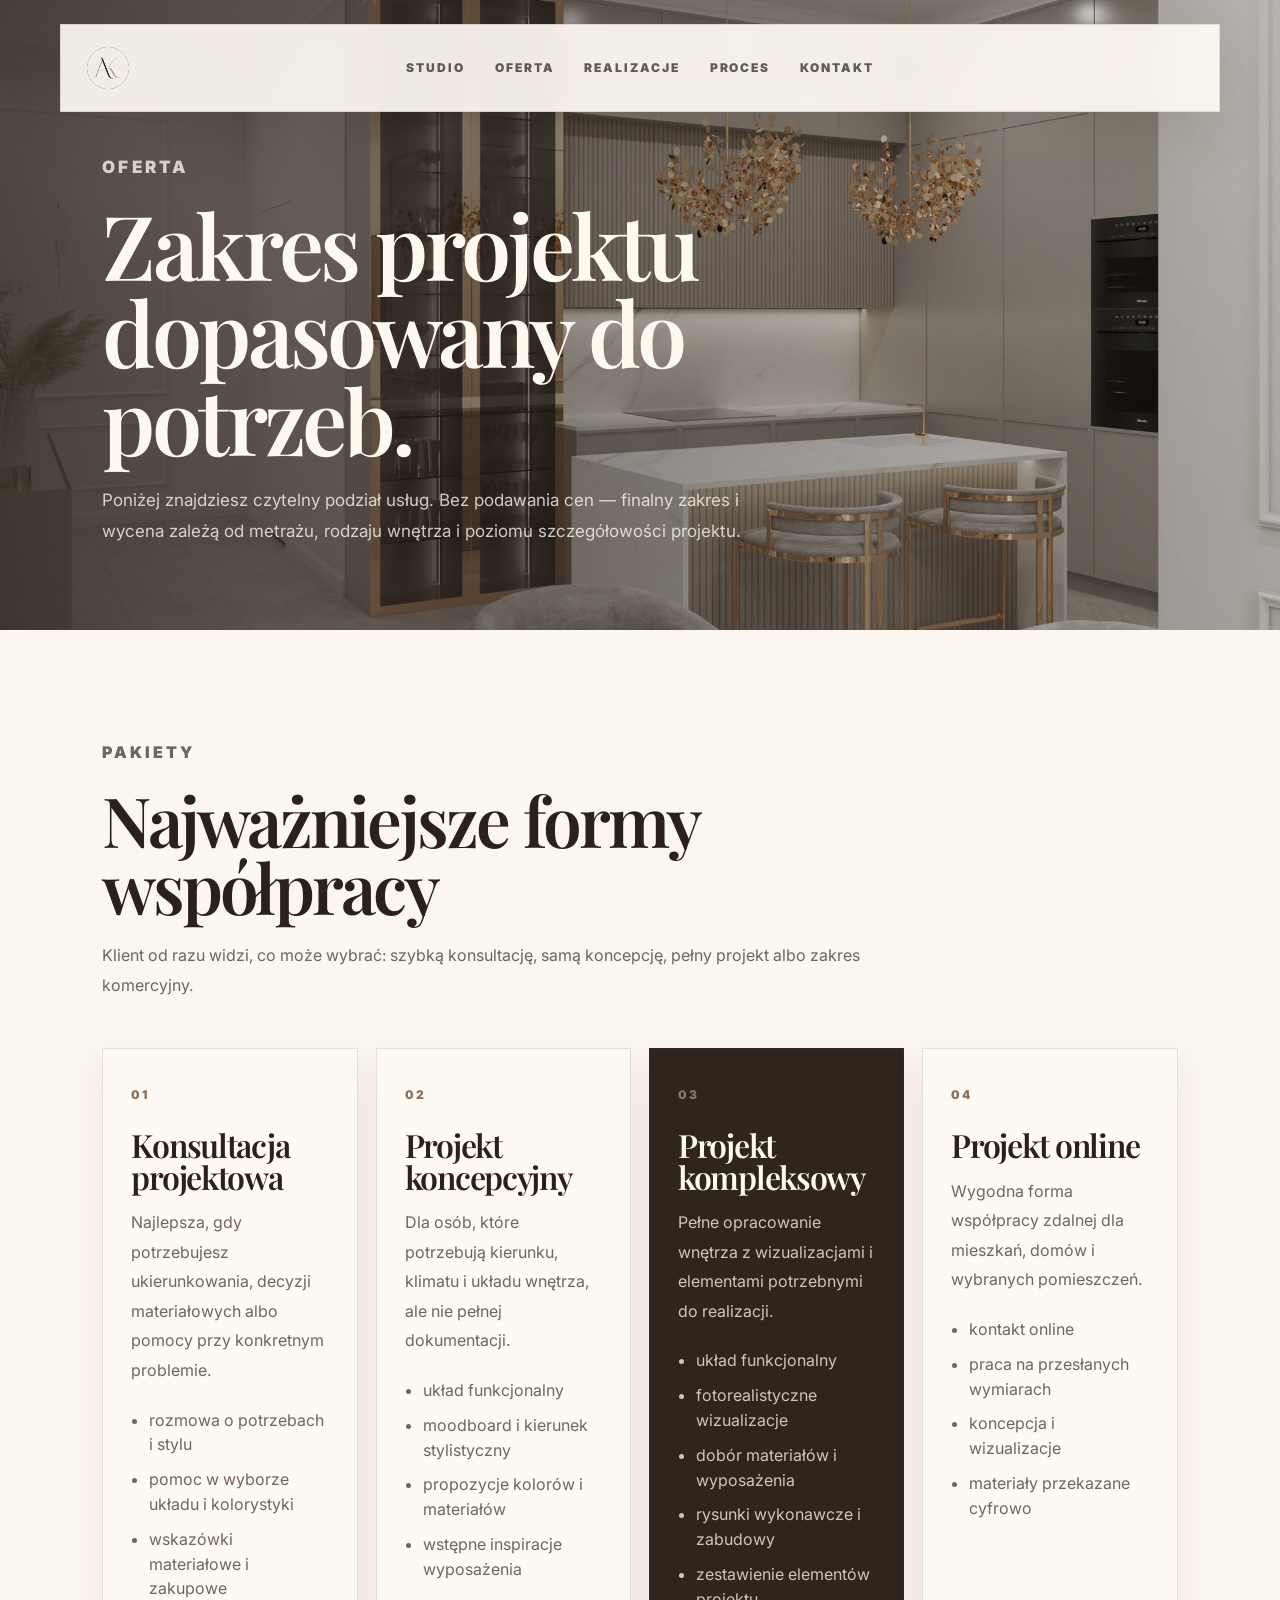
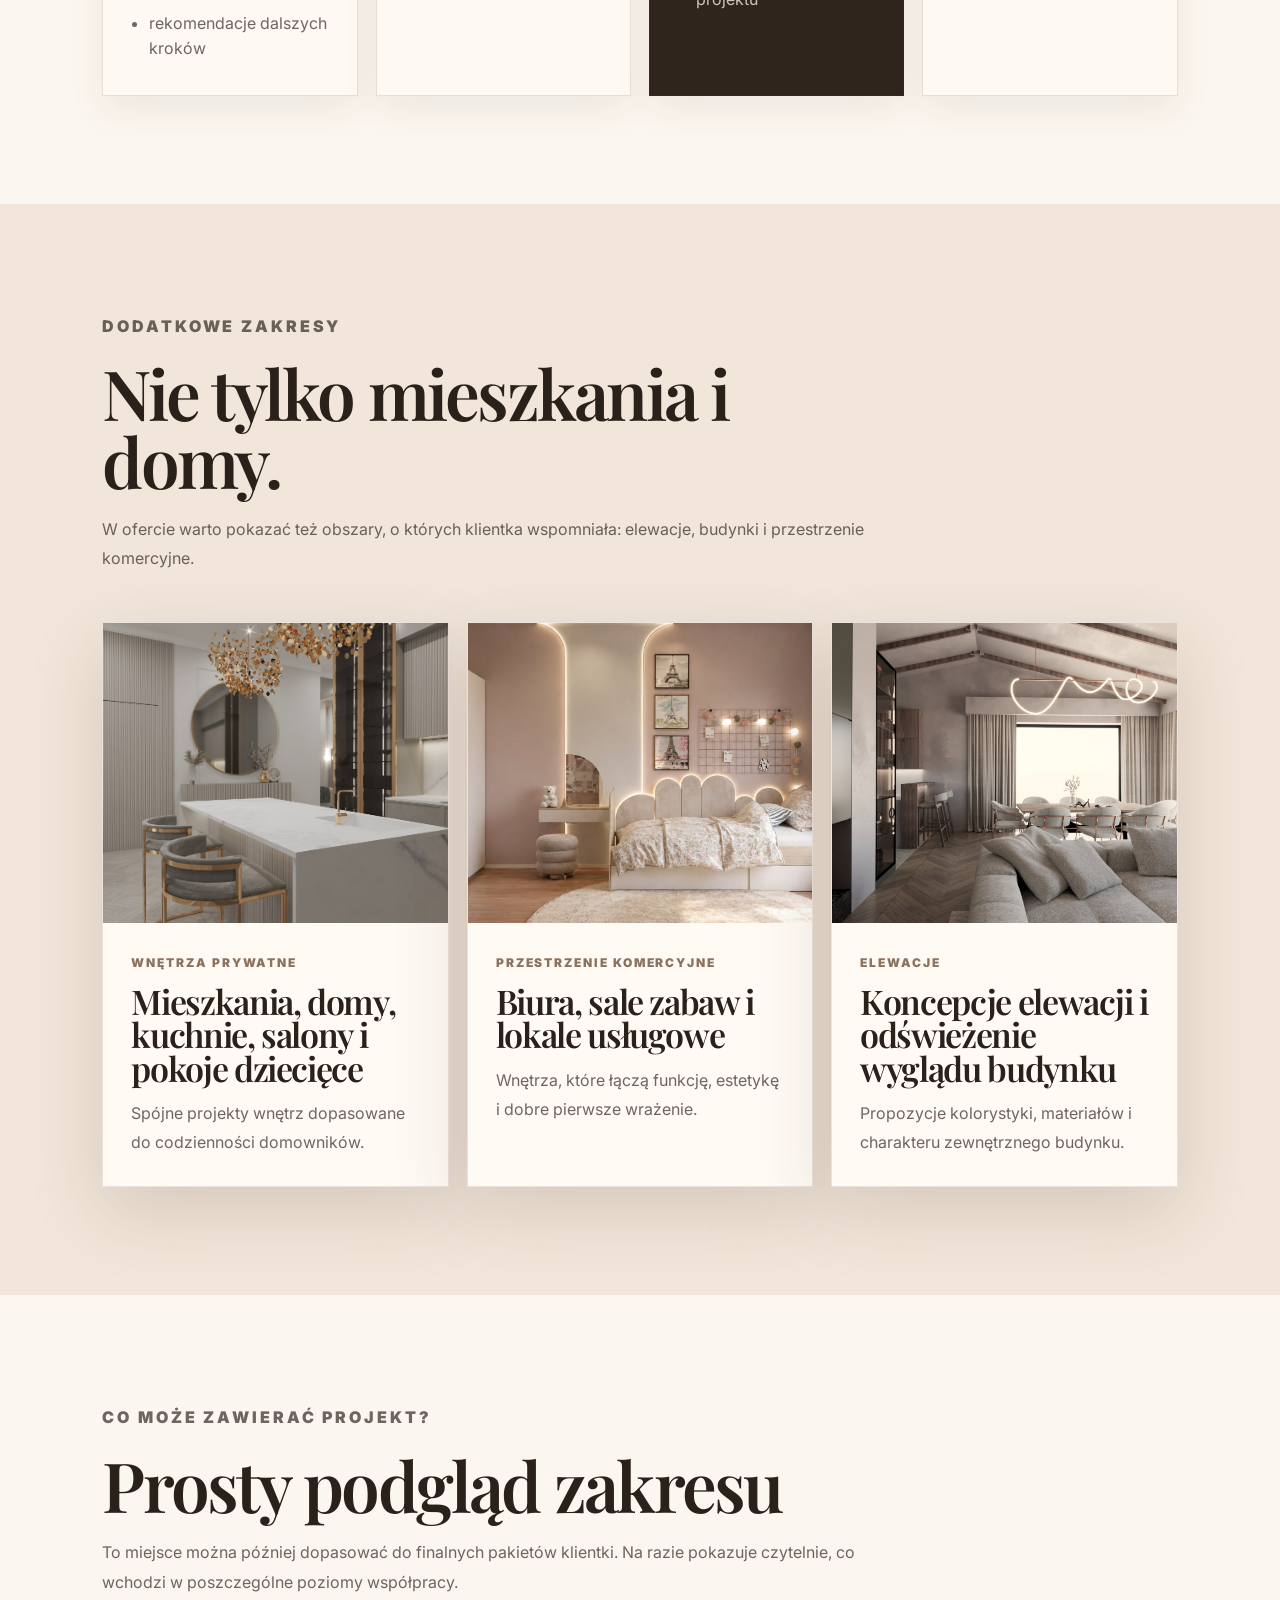
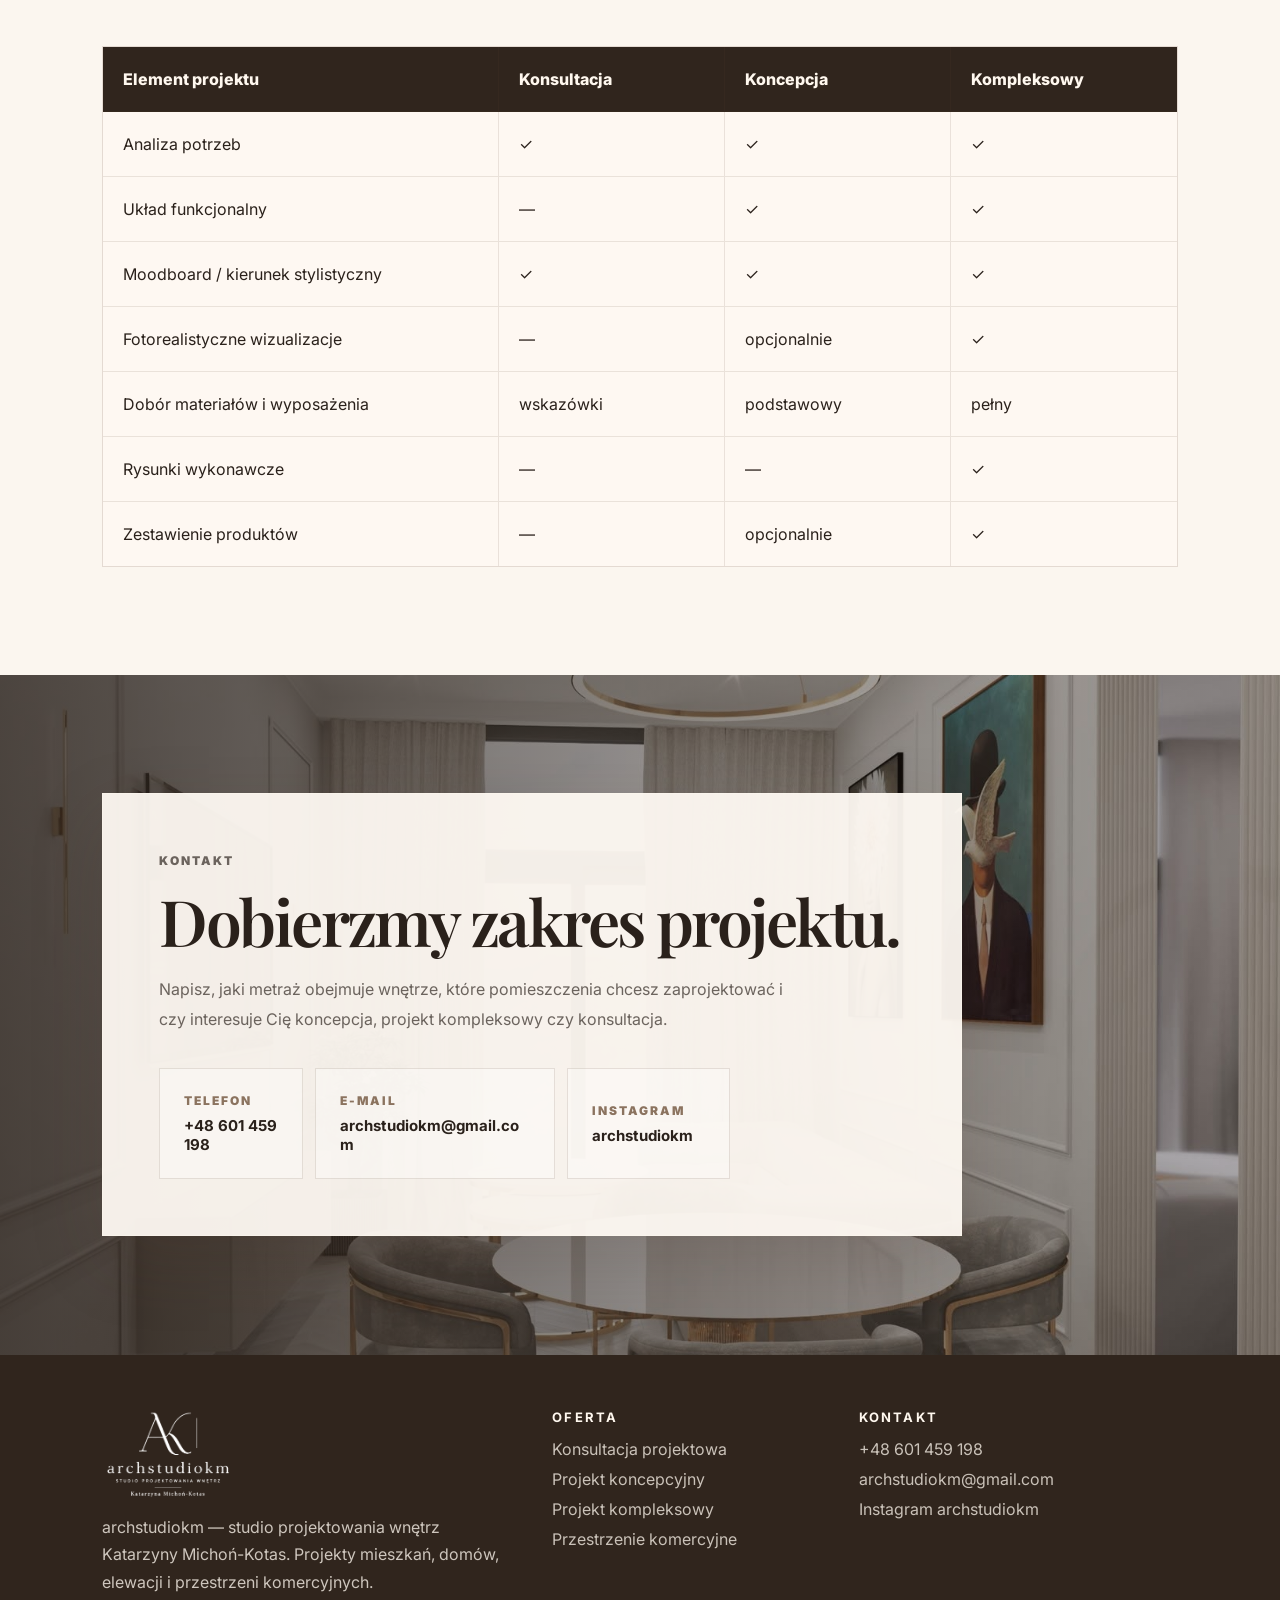
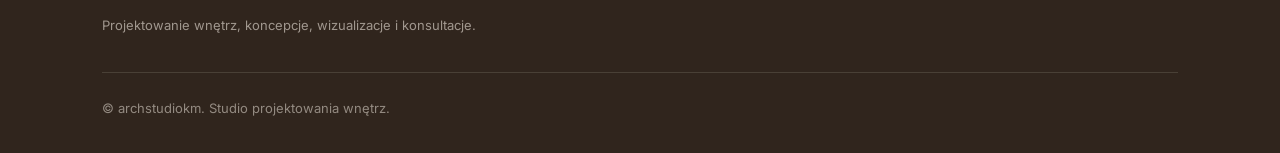
==== oferta.html @ ecb785a2 "Add files via upload" ====
<!DOCTYPE html>
<html lang="pl">
<head>
  <meta charset="UTF-8" />
  <meta name="viewport" content="width=device-width, initial-scale=1.0" />

  <title>Oferta | archstudiokm</title>
  <meta name="description" content="Oferta archstudiokm — konsultacje, projekt koncepcyjny, projekt kompleksowy, elewacje i przestrzenie komercyjne.">

  <link rel="preconnect" href="https://fonts.googleapis.com">
  <link rel="preconnect" href="https://fonts.gstatic.com" crossorigin>
  <link href="https://fonts.googleapis.com/css2?family=Inter:wght@400;500;600;700;800;900&family=Playfair+Display:wght@500;600;700&display=swap" rel="stylesheet">

  <link rel="stylesheet" href="style.css">
</head>

<body class="subpage">
  <div class="splash-screen" aria-hidden="true">
    <div class="splash-card">
      <span class="splash-logo"><img src="logo.png" alt=""></span>
      <span class="splash-line"></span>
      <span class="splash-name">oferta</span>
      <span class="splash-subtitle">archstudiokm</span>
    </div>
  </div>

  <header class="site-header">
    <a href="index.html#start" class="brand" aria-label="archstudiokm">
      <span class="brand-mark"><img src="logo male.png" alt="archstudiokm"></span>
    </a>

    <nav class="nav" aria-label="Menu główne">
      <a href="index.html#studio">Studio</a>
      <a href="oferta.html">Oferta</a>
      <a href="index.html#realizacje">Realizacje</a>
      <a href="index.html#proces">Proces</a>
      <a href="index.html#kontakt">Kontakt</a>
    </nav>
  </header>

  <main>
    <section class="subhero">
      <div class="subhero-bg"></div>
      <div class="subhero-content reveal">
        <p class="eyebrow">Oferta</p>
        <h1>Zakres projektu dopasowany do potrzeb.</h1>
        <p>
          Poniżej znajdziesz czytelny podział usług. Bez podawania cen — finalny zakres
          i wycena zależą od metrażu, rodzaju wnętrza i poziomu szczegółowości projektu.
        </p>
      </div>
    </section>

    <section class="section package-section">
      <div class="section-head reveal">
        <p class="eyebrow">Pakiety</p>
        <h2>Najważniejsze formy współpracy</h2>
        <p>
          Klient od razu widzi, co może wybrać: szybką konsultację, samą koncepcję,
          pełny projekt albo zakres komercyjny.
        </p>
      </div>

      <div class="package-grid">
        <article class="package-card reveal">
          <span>01</span>
          <h3>Konsultacja projektowa</h3>
          <p>Najlepsza, gdy potrzebujesz ukierunkowania, decyzji materiałowych albo pomocy przy konkretnym problemie.</p>
          <ul>
            <li>rozmowa o potrzebach i stylu</li>
            <li>pomoc w wyborze układu i kolorystyki</li>
            <li>wskazówki materiałowe i zakupowe</li>
            <li>rekomendacje dalszych kroków</li>
          </ul>
        </article>

        <article class="package-card reveal">
          <span>02</span>
          <h3>Projekt koncepcyjny</h3>
          <p>Dla osób, które potrzebują kierunku, klimatu i układu wnętrza, ale nie pełnej dokumentacji.</p>
          <ul>
            <li>układ funkcjonalny</li>
            <li>moodboard i kierunek stylistyczny</li>
            <li>propozycje kolorów i materiałów</li>
            <li>wstępne inspiracje wyposażenia</li>
          </ul>
        </article>

        <article class="package-card featured reveal">
          <span>03</span>
          <h3>Projekt kompleksowy</h3>
          <p>Pełne opracowanie wnętrza z wizualizacjami i elementami potrzebnymi do realizacji.</p>
          <ul>
            <li>układ funkcjonalny</li>
            <li>fotorealistyczne wizualizacje</li>
            <li>dobór materiałów i wyposażenia</li>
            <li>rysunki wykonawcze i zabudowy</li>
            <li>zestawienie elementów projektu</li>
          </ul>
        </article>

        <article class="package-card reveal">
          <span>04</span>
          <h3>Projekt online</h3>
          <p>Wygodna forma współpracy zdalnej dla mieszkań, domów i wybranych pomieszczeń.</p>
          <ul>
            <li>kontakt online</li>
            <li>praca na przesłanych wymiarach</li>
            <li>koncepcja i wizualizacje</li>
            <li>materiały przekazane cyfrowo</li>
          </ul>
        </article>
      </div>
    </section>

    <section class="section scope-section">
      <div class="section-head reveal">
        <p class="eyebrow">Dodatkowe zakresy</p>
        <h2>Nie tylko mieszkania i domy.</h2>
        <p>
          W ofercie warto pokazać też obszary, o których klientka wspomniała: elewacje,
          budynki i przestrzenie komercyjne.
        </p>
      </div>

      <div class="scope-grid">
        <article class="scope-card reveal">
          <img src="kuchnia inna 2.png" alt="Projekt wnętrza" loading="lazy">
          <div>
            <span>Wnętrza prywatne</span>
            <h3>Mieszkania, domy, kuchnie, salony i pokoje dziecięce</h3>
            <p>Spójne projekty wnętrz dopasowane do codzienności domowników.</p>
          </div>
        </article>

        <article class="scope-card reveal">
          <img src="dziecko 2.png" alt="Projekt pokoju dziecięcego" loading="lazy">
          <div>
            <span>Przestrzenie komercyjne</span>
            <h3>Biura, sale zabaw i lokale usługowe</h3>
            <p>Wnętrza, które łączą funkcję, estetykę i dobre pierwsze wrażenie.</p>
          </div>
        </article>

        <article class="scope-card reveal">
          <img src="salon 2.png" alt="Projekt salonu" loading="lazy">
          <div>
            <span>Elewacje</span>
            <h3>Koncepcje elewacji i odświeżenie wyglądu budynku</h3>
            <p>Propozycje kolorystyki, materiałów i charakteru zewnętrznego budynku.</p>
          </div>
        </article>
      </div>
    </section>

    <section class="section compare-section">
      <div class="section-head reveal">
        <p class="eyebrow">Co może zawierać projekt?</p>
        <h2>Prosty podgląd zakresu</h2>
        <p>
          To miejsce można później dopasować do finalnych pakietów klientki.
          Na razie pokazuje czytelnie, co wchodzi w poszczególne poziomy współpracy.
        </p>
      </div>

      <div class="compare-table reveal">
        <div class="compare-row compare-head">
          <div>Element projektu</div>
          <div>Konsultacja</div>
          <div>Koncepcja</div>
          <div>Kompleksowy</div>
        </div>

        <div class="compare-row">
          <div>Analiza potrzeb</div>
          <div>✓</div>
          <div>✓</div>
          <div>✓</div>
        </div>

        <div class="compare-row">
          <div>Układ funkcjonalny</div>
          <div>—</div>
          <div>✓</div>
          <div>✓</div>
        </div>

        <div class="compare-row">
          <div>Moodboard / kierunek stylistyczny</div>
          <div>✓</div>
          <div>✓</div>
          <div>✓</div>
        </div>

        <div class="compare-row">
          <div>Fotorealistyczne wizualizacje</div>
          <div>—</div>
          <div>opcjonalnie</div>
          <div>✓</div>
        </div>

        <div class="compare-row">
          <div>Dobór materiałów i wyposażenia</div>
          <div>wskazówki</div>
          <div>podstawowy</div>
          <div>pełny</div>
        </div>

        <div class="compare-row">
          <div>Rysunki wykonawcze</div>
          <div>—</div>
          <div>—</div>
          <div>✓</div>
        </div>

        <div class="compare-row">
          <div>Zestawienie produktów</div>
          <div>—</div>
          <div>opcjonalnie</div>
          <div>✓</div>
        </div>
      </div>
    </section>

    <section class="contact-section offer-contact" id="kontakt">
      <div class="contact-bg"></div>

      <div class="contact-panel reveal">
        <p class="eyebrow">Kontakt</p>
        <h2>Dobierzmy zakres projektu.</h2>
        <p>
          Napisz, jaki metraż obejmuje wnętrze, które pomieszczenia chcesz zaprojektować
          i czy interesuje Cię koncepcja, projekt kompleksowy czy konsultacja.
        </p>

        <div class="contact-grid">
          <a href="tel:+48601459198">
            <span>Telefon</span>
            <strong>+48 601 459 198</strong>
          </a>

          <a href="mailto:archstudiokm@gmail.com">
            <span>E-mail</span>
            <strong>archstudiokm@gmail.com</strong>
          </a>

          <a href="https://www.instagram.com/archstudiokm/" target="_blank" rel="noopener">
            <span>Instagram</span>
            <strong>archstudiokm</strong>
          </a>
        </div>
      </div>
    </section>
  </main>

  <footer class="footer">
    <div class="footer-brand">
      <img src="logo.png" alt="archstudiokm">
      <p>
        archstudiokm — studio projektowania wnętrz Katarzyny Michoń-Kotas.
        Projekty mieszkań, domów, elewacji i przestrzeni komercyjnych.
      </p>
      <p class="footer-small">Projektowanie wnętrz, koncepcje, wizualizacje i konsultacje.</p>
    </div>

    <div class="footer-links">
      <h4>Oferta</h4>
      <a href="#top">Konsultacja projektowa</a>
      <a href="#top">Projekt koncepcyjny</a>
      <a href="#top">Projekt kompleksowy</a>
      <a href="#top">Przestrzenie komercyjne</a>
    </div>

    <div class="footer-contact">
      <h4>Kontakt</h4>
      <a href="tel:+48601459198">+48 601 459 198</a>
      <a href="mailto:archstudiokm@gmail.com">archstudiokm@gmail.com</a>
      <a href="https://www.instagram.com/archstudiokm/" target="_blank" rel="noopener">Instagram archstudiokm</a>
    </div>

    <div class="footer-bottom">
      <p>© archstudiokm. Studio projektowania wnętrz.</p>
    </div>
  </footer>

  <script src="script.js"></script>
</body>
</html>
---- style.css ----
* {
  box-sizing: border-box;
  margin: 0;
  padding: 0;
}

:root {
  --bg: #f7f0e8;
  --bg-soft: #efe2d4;
  --paper: #fffaf4;
  --paper-soft: #fbf1e7;
  --text: #2a211b;
  --muted: rgba(42, 33, 27, 0.68);
  --line: rgba(93, 67, 47, 0.16);
  --brown: #8b735f;
  --brown-dark: #30251d;
  --caramel: #b79b7f;
  --cream: #fff8ef;
  --shadow: 0 24px 70px rgba(67, 46, 31, 0.16);
}

html {
  scroll-behavior: smooth;
  scroll-padding-top: 130px;
}

body {
  font-family: "Inter", sans-serif;
  background:
    radial-gradient(circle at 10% 0%, rgba(183, 155, 127, 0.13), transparent 28%),
    linear-gradient(180deg, #fbf6ef 0%, #f2e7dc 48%, #f8f1ea 100%);
  color: var(--text);
  overflow-x: hidden;
}

body.is-splashing {
  overflow: hidden;
}

img {
  display: block;
  max-width: 100%;
}

a {
  color: inherit;
  text-decoration: none;
}

button,
a {
  -webkit-tap-highlight-color: transparent;
}

::selection {
  background: var(--brown);
  color: var(--cream);
}

/* START ANIMATION — COS style */
.splash-screen {
  position: fixed;
  inset: 0;
  z-index: 9999;
  display: grid;
  place-items: center;
  overflow: hidden;
  background:
    radial-gradient(circle at 22% 20%, rgba(183, 155, 127, 0.18), transparent 30%),
    linear-gradient(135deg, #fffaf4 0%, #f4e5d6 100%);
  opacity: 1;
  visibility: visible;
  transition:
    opacity 0.9s cubic-bezier(0.22, 1, 0.36, 1),
    visibility 0.9s ease;
}

.splash-screen::before,
.splash-screen::after {
  content: "";
  position: absolute;
  inset: -10%;
  pointer-events: none;
  transform: translateX(-110%) skewX(-10deg);
  will-change: transform;
}

.splash-screen::before {
  background: rgba(139, 115, 95, 0.12);
}

.splash-screen::after {
  background: rgba(255, 250, 244, 0.64);
  animation-delay: 0.16s;
}

.splash-screen.is-ready::before {
  animation: splashSweep 2.25s cubic-bezier(0.77, 0, 0.18, 1) both;
}

.splash-screen.is-ready::after {
  animation: splashSweep 2.25s cubic-bezier(0.77, 0, 0.18, 1) 0.18s both;
}

.splash-card {
  position: relative;
  z-index: 2;
  display: grid;
  justify-items: center;
  gap: 13px;
  padding: 38px 44px;
  min-width: min(420px, calc(100vw - 44px));
  opacity: 0;
  transform: translateY(24px) scale(0.96);
  filter: blur(8px);
  will-change: transform, opacity, filter;
}

.splash-screen.is-ready .splash-card {
  animation: splashCardIn 1s cubic-bezier(0.22, 1, 0.36, 1) 0.14s both;
}

.splash-screen.is-leaving {
  opacity: 0;
  visibility: hidden;
  pointer-events: none;
}

.splash-screen.is-leaving .splash-card {
  animation: splashCardOut 0.78s cubic-bezier(0.65, 0, 0.35, 1) both;
}

.splash-logo {
  position: relative;
  display: grid;
  place-items: center;
  width: 230px;
  min-height: 135px;
  overflow: hidden;
}

.splash-logo::after {
  content: "";
  position: absolute;
  inset: 0;
  background: linear-gradient(110deg, transparent 15%, rgba(255, 255, 255, 0.72) 45%, transparent 72%);
  transform: translateX(-135%);
  mix-blend-mode: screen;
  pointer-events: none;
}

.splash-screen.is-ready .splash-logo::after {
  animation: logoLight 1.15s cubic-bezier(0.77, 0, 0.18, 1) 0.72s both;
}

.splash-logo img {
  width: 215px;
  height: auto;
  object-fit: contain;
  filter: drop-shadow(0 18px 36px rgba(58, 36, 24, 0.13));
  clip-path: inset(0 100% 0 0);
}

.splash-screen.is-ready .splash-logo img {
  animation: logoReveal 0.98s cubic-bezier(0.22, 1, 0.36, 1) 0.34s both;
}

.splash-line {
  display: block;
  width: 0;
  height: 1px;
  background: rgba(58, 36, 24, 0.72);
}

.splash-screen.is-ready .splash-line {
  animation: lineGrow 0.82s cubic-bezier(0.22, 1, 0.36, 1) 0.82s both;
}

.splash-name {
  font-family: "Playfair Display", serif;
  font-size: clamp(34px, 5vw, 62px);
  line-height: 1;
  color: var(--brown-dark);
  opacity: 0;
  transform: translateY(12px);
}

.splash-screen.is-ready .splash-name {
  animation: textRise 0.82s cubic-bezier(0.22, 1, 0.36, 1) 0.92s both;
}

.splash-subtitle {
  font-size: 11px;
  letter-spacing: 0.24em;
  text-transform: uppercase;
  color: rgba(42, 33, 27, 0.62);
  font-weight: 900;
  opacity: 0;
  transform: translateY(10px);
  text-align: center;
}

.splash-screen.is-ready .splash-subtitle {
  animation: textRise 0.82s cubic-bezier(0.22, 1, 0.36, 1) 1.08s both;
}

@keyframes splashSweep {
  0% { transform: translateX(-115%) skewX(-10deg); }
  52% { transform: translateX(0%) skewX(-10deg); }
  100% { transform: translateX(115%) skewX(-10deg); }
}

@keyframes splashCardIn {
  0% { opacity: 0; transform: translateY(24px) scale(0.96); filter: blur(8px); }
  100% { opacity: 1; transform: translateY(0) scale(1); filter: blur(0); }
}

@keyframes splashCardOut {
  0% { opacity: 1; transform: translateY(0) scale(1); filter: blur(0); }
  100% { opacity: 0; transform: translateY(-18px) scale(1.035); filter: blur(7px); }
}

@keyframes logoReveal {
  0% { clip-path: inset(0 100% 0 0); transform: translateY(6px) scale(0.98); opacity: 0.65; }
  100% { clip-path: inset(0 0 0 0); transform: translateY(0) scale(1); opacity: 1; }
}

@keyframes logoLight {
  0% { transform: translateX(-135%); }
  100% { transform: translateX(135%); }
}

@keyframes lineGrow {
  0% { width: 0; opacity: 0; }
  100% { width: 210px; opacity: 1; }
}

@keyframes textRise {
  0% { opacity: 0; transform: translateY(12px); }
  100% { opacity: 1; transform: translateY(0); }
}

/* HEADER */
.site-header {
  position: fixed;
  left: 50%;
  top: 24px;
  z-index: 200;
  width: min(1160px, calc(100% - 44px));
  min-height: 78px;
  padding: 14px 18px;
  display: grid;
  grid-template-columns: 170px 1fr 170px;
  align-items: center;
  gap: 18px;
  background: rgba(255, 250, 244, 0.92);
  border: 1px solid rgba(93, 67, 47, 0.14);
  box-shadow: 0 18px 60px rgba(67, 46, 31, 0.12);
  backdrop-filter: blur(18px);
  transform: translateX(-50%);
  transition: transform 0.38s ease, opacity 0.38s ease, background 0.25s ease;
}

.site-header::after {
  content: "";
  display: block;
  width: 170px;
}

.site-header.is-hidden {
  transform: translateX(-50%) translateY(-150%);
  opacity: 0;
}

.brand {
  display: inline-flex;
  align-items: center;
  justify-self: start;
}

.brand-mark {
  display: inline-flex;
  align-items: center;
  justify-content: center;
  background: transparent;
}

.brand img {
  width: auto;
  height: 58px;
  max-width: 145px;
  object-fit: contain;
}

.nav {
  display: flex;
  align-items: center;
  justify-content: center;
  gap: 30px;
}

.nav a {
  position: relative;
  padding: 10px 0;
  font-size: 12px;
  line-height: 1;
  letter-spacing: 0.16em;
  text-transform: uppercase;
  font-weight: 900;
  color: rgba(42, 33, 27, 0.72);
  transition: color 0.22s ease;
}

.nav a::after {
  content: "";
  position: absolute;
  left: 0;
  bottom: 2px;
  width: 100%;
  height: 1px;
  background: var(--brown);
  transform: scaleX(0);
  transform-origin: right;
  transition: transform 0.25s ease;
}

.nav a:hover {
  color: var(--brown);
}

.nav a:hover::after {
  transform: scaleX(1);
  transform-origin: left;
}

/* HERO */
.hero {
  min-height: 100svh;
  position: relative;
  display: flex;
  align-items: center;
  padding: 132px 8vw 72px;
  overflow: hidden;
  isolation: isolate;
}

.hero-bg {
  position: absolute;
  inset: 0;
  z-index: -2;
  background: url("hero.png") center/cover no-repeat;
  transform: scale(1.015);
  animation: heroPhoto 18s ease-in-out infinite alternate;
}

@keyframes heroPhoto {
  from { transform: scale(1.015); }
  to { transform: scale(1.05); }
}

.hero-overlay {
  position: absolute;
  inset: 0;
  z-index: -1;
  background:
    linear-gradient(90deg, rgba(255, 250, 244, 0.54), rgba(255, 250, 244, 0.18), rgba(255, 250, 244, 0.02)),
    linear-gradient(180deg, rgba(42, 33, 27, 0.04), rgba(42, 33, 27, 0.18));
}

.hero-content {
  width: min(650px, 100%);
  padding: 50px;
  background: rgba(255, 250, 244, 0.93);
  border: 1px solid rgba(93, 67, 47, 0.12);
  color: var(--text);
  box-shadow: var(--shadow);
}

.eyebrow {
  color: var(--brown);
  font-size: 12px;
  font-weight: 900;
  text-transform: uppercase;
  letter-spacing: 0.18em;
}

.hero h1,
.intro-text h2,
.section-head h2,
.split-content h2,
.contact-panel h2,
.subhero h1,
.package-card h3,
.scope-card h3 {
  font-family: "Playfair Display", serif;
  font-weight: 600;
  line-height: 0.98;
  letter-spacing: -0.04em;
}

.hero h1 {
  margin-top: 20px;
  font-size: clamp(48px, 7.2vw, 94px);
  max-width: 640px;
}

.hero p:not(.eyebrow) {
  max-width: 560px;
  margin-top: 22px;
  color: var(--muted);
  font-size: 17px;
  line-height: 1.8;
}

.hero-actions,
.section-cta {
  display: flex;
  flex-wrap: wrap;
  gap: 14px;
  margin-top: 30px;
}

.btn {
  min-height: 56px;
  padding: 0 26px;
  display: inline-flex;
  align-items: center;
  justify-content: center;
  border: 1px solid transparent;
  font-size: 12px;
  letter-spacing: 0.15em;
  text-transform: uppercase;
  font-weight: 900;
  transition: transform 0.22s ease, background 0.22s ease, color 0.22s ease, border-color 0.22s ease;
  cursor: pointer;
}

.btn:hover {
  transform: translateY(-3px);
}

.btn-primary {
  background: var(--brown);
  color: var(--cream);
}

.btn-primary:hover {
  background: var(--brown-dark);
}

.btn-ghost {
  border-color: rgba(93, 67, 47, 0.22);
  background: rgba(255, 255, 255, 0.38);
  color: var(--brown-dark);
}

.btn-ghost:hover {
  border-color: var(--brown);
  background: #fff;
}

/* INTRO */
.intro {
  padding: 112px 8vw;
  display: grid;
  grid-template-columns: 0.92fr 1.08fr;
  gap: 72px;
  align-items: center;
}

.intro-media {
  position: relative;
}

.intro-media::before {
  content: "";
  position: absolute;
  inset: 24px -24px -24px 24px;
  border: 1px solid rgba(93, 67, 47, 0.16);
  z-index: -1;
}

.intro-media img {
  width: 100%;
  height: 620px;
  object-fit: cover;
  box-shadow: var(--shadow);
}

.intro-text h2 {
  margin: 18px 0 26px;
  font-size: clamp(42px, 5.4vw, 78px);
}

.intro-text p:not(.eyebrow),
.section-head p,
.split-content p,
.offer-card p,
.package-card p,
.scope-card p {
  color: var(--muted);
  line-height: 1.85;
  font-size: 16px;
}

.intro-text p + p {
  margin-top: 18px;
}

/* SECTIONS */
.section {
  padding: 108px 8vw;
}

.offer-section {
  background:
    radial-gradient(circle at 80% 0%, rgba(183, 155, 127, 0.13), transparent 30%),
    #f2e6da;
}

.section-head {
  max-width: 780px;
  margin-bottom: 48px;
}

.section-head h2 {
  margin: 18px 0 20px;
  font-size: clamp(42px, 5.4vw, 76px);
}

.offer-grid {
  display: grid;
  grid-template-columns: repeat(4, minmax(0, 1fr));
  gap: 18px;
}

.offer-card {
  min-height: 280px;
  padding: 34px 28px;
  background: rgba(255, 250, 244, 0.7);
  border: 1px solid rgba(93, 67, 47, 0.13);
  transition: transform 0.24s ease, background 0.24s ease, box-shadow 0.24s ease;
}

.offer-card:hover {
  transform: translateY(-8px);
  background: var(--paper);
  box-shadow: var(--shadow);
}

.offer-card span,
.project-card span,
.process-list span,
.contact-grid span,
.package-card span,
.scope-card span {
  color: var(--brown);
  font-size: 12px;
  font-weight: 900;
  letter-spacing: 0.16em;
  text-transform: uppercase;
}

.offer-card h3 {
  margin: 38px 0 14px;
  font-size: 24px;
  line-height: 1.15;
}

/* PROJECTS */
.projects {
  background: #fbf6ef;
}

.gallery-filters {
  display: flex;
  flex-wrap: wrap;
  gap: 10px;
  margin-bottom: 28px;
}

.filter-btn {
  min-height: 42px;
  padding: 0 16px;
  border: 1px solid rgba(93, 67, 47, 0.18);
  background: transparent;
  color: rgba(42, 33, 27, 0.70);
  font: inherit;
  font-size: 12px;
  font-weight: 900;
  letter-spacing: 0.12em;
  text-transform: uppercase;
  cursor: pointer;
  transition: 0.22s ease;
}

.filter-btn:hover,
.filter-btn.active {
  background: var(--brown);
  border-color: var(--brown);
  color: var(--cream);
}

.projects-grid {
  display: grid;
  grid-template-columns: repeat(3, minmax(0, 1fr));
  gap: 18px;
}

.project-card {
  position: relative;
  height: 370px;
  overflow: hidden;
  cursor: pointer;
  background: #e7d8c9;
  box-shadow: 0 12px 34px rgba(67, 46, 31, 0.10);
}

.project-card.is-hidden {
  display: none;
}

.project-card img {
  width: 100%;
  height: 100%;
  object-fit: cover;
  transition: transform 0.6s ease;
}

.project-card:hover img {
  transform: scale(1.06);
}

.project-card div {
  position: absolute;
  left: 16px;
  right: 16px;
  bottom: 16px;
  padding: 18px;
  background: rgba(42, 33, 27, 0.72);
  color: var(--cream);
  backdrop-filter: blur(10px);
}

.project-card span {
  color: #e1c39d;
}

.project-card h3 {
  margin-top: 8px;
  font-family: "Playfair Display", serif;
  font-size: 28px;
  line-height: 1.05;
  letter-spacing: -0.03em;
}

/* PROCESS */
.split-section {
  display: grid;
  grid-template-columns: 1fr 1fr;
  min-height: 720px;
  background: #efe2d4;
}

.split-image img {
  width: 100%;
  height: 100%;
  min-height: 720px;
  object-fit: cover;
}

.split-content {
  padding: 108px 8vw 108px 6vw;
  display: flex;
  flex-direction: column;
  justify-content: center;
  background:
    radial-gradient(circle at 100% 0%, rgba(183, 155, 127, 0.15), transparent 32%),
    #f4ebdf;
}

.split-content h2 {
  margin: 18px 0 34px;
  font-size: clamp(42px, 5.2vw, 72px);
}

.process-list {
  display: grid;
  gap: 18px;
}

.process-list article {
  display: grid;
  grid-template-columns: 58px 1fr;
  gap: 20px;
  padding: 24px 0;
  border-top: 1px solid rgba(93, 67, 47, 0.14);
}

.process-list h3 {
  margin-bottom: 8px;
  font-size: 22px;
}

/* CONTACT */
.contact-section {
  position: relative;
  min-height: 760px;
  display: flex;
  align-items: center;
  padding: 108px 8vw;
  overflow: hidden;
  isolation: isolate;
}

.contact-bg {
  position: absolute;
  inset: 0;
  background: url("kuchnia inna 3.png") center/cover no-repeat;
  z-index: -3;
}

.contact-section::after {
  content: "";
  position: absolute;
  inset: 0;
  z-index: -2;
  background: linear-gradient(90deg, rgba(42, 33, 27, 0.78), rgba(42, 33, 27, 0.50), rgba(42, 33, 27, 0.18));
}

.contact-panel {
  width: min(860px, 100%);
  padding: 56px;
  background: rgba(255, 250, 244, 0.94);
  border: 1px solid rgba(255, 248, 239, 0.36);
  color: var(--text);
  box-shadow: var(--shadow);
}

.contact-panel h2 {
  margin: 18px 0 22px;
  font-size: clamp(42px, 5vw, 74px);
}

.contact-panel p {
  color: var(--muted);
  line-height: 1.85;
  max-width: 650px;
}

.contact-grid {
  display: grid;
  grid-template-columns: 0.75fr 1.25fr 0.85fr 0.85fr;
  gap: 12px;
  margin-top: 34px;
}

.contact-grid a {
  min-height: 110px;
  padding: 24px;
  border: 1px solid rgba(93, 67, 47, 0.14);
  background: rgba(255, 255, 255, 0.34);
  display: flex;
  flex-direction: column;
  justify-content: center;
  transition: 0.22s ease;
}

.contact-grid a:hover {
  background: var(--brown);
  color: var(--cream);
}

.contact-grid a:hover span {
  color: #f0d1aa;
}

.contact-grid span {
  margin-bottom: 8px;
}

.contact-grid strong {
  font-size: 15px;
  overflow-wrap: anywhere;
}

/* FOOTER */
.footer {
  display: grid;
  grid-template-columns: 1.3fr 0.85fr 1fr;
  align-items: start;
  gap: 36px;
  padding: 54px 8vw 34px;
  background: var(--brown-dark);
  color: rgba(255, 248, 239, 0.76);
}

.footer img {
  width: 132px;
  margin-bottom: 14px;
  filter: brightness(0) invert(1);
}

.footer p {
  line-height: 1.7;
}

.footer h4 {
  color: var(--cream);
  font-size: 13px;
  letter-spacing: 0.16em;
  text-transform: uppercase;
  margin-bottom: 14px;
}

.footer a {
  display: block;
  margin-bottom: 10px;
  color: rgba(255, 248, 239, 0.74);
  transition: 0.22s ease;
  overflow-wrap: anywhere;
}

.footer a:hover {
  color: var(--cream);
}

.footer-small {
  margin-top: 18px;
  font-size: 13px;
  color: rgba(255, 248, 239, 0.54);
}

.footer-bottom {
  grid-column: 1 / -1;
  padding-top: 24px;
  border-top: 1px solid rgba(255, 248, 239, 0.12);
  color: rgba(255, 248, 239, 0.48);
  font-size: 13px;
}

/* LIGHTBOX */
.lightbox {
  position: fixed;
  inset: 0;
  z-index: 500;
  display: none;
  align-items: center;
  justify-content: center;
  padding: 24px;
  background: rgba(20, 13, 9, 0.92);
}

.lightbox.active {
  display: flex;
}

.lightbox img {
  max-width: min(1180px, 94vw);
  max-height: 86vh;
  object-fit: contain;
}

.lightbox button {
  position: absolute;
  top: 22px;
  right: 22px;
  width: 46px;
  height: 46px;
  border: none;
  background: var(--cream);
  color: var(--brown-dark);
  font-size: 30px;
  cursor: pointer;
}

/* OFFER SUBPAGE */
.subhero {
  min-height: 70svh;
  position: relative;
  display: flex;
  align-items: center;
  padding: 150px 8vw 80px;
  overflow: hidden;
  isolation: isolate;
}

.subhero-bg {
  position: absolute;
  inset: 0;
  z-index: -2;
  background: url("kuchnia inna.png") center/cover no-repeat;
  transform: scale(1.02);
  filter: saturate(0.95);
}

.subhero::after {
  content: "";
  position: absolute;
  inset: 0;
  z-index: -1;
  background: linear-gradient(90deg, rgba(42,33,27,0.78), rgba(42,33,27,0.42), rgba(42,33,27,0.12));
}

.subhero-content {
  width: min(780px, 100%);
  color: var(--cream);
}

.subhero h1 {
  font-size: clamp(52px, 7vw, 96px);
  margin: 16px 0 22px;
}

.subhero p {
  max-width: 650px;
  color: rgba(255,248,239,0.78);
  line-height: 1.85;
  font-size: 17px;
}

.package-section {
  background: #fbf6ef;
}

.package-grid {
  display: grid;
  grid-template-columns: repeat(4, minmax(0, 1fr));
  gap: 18px;
}

.package-card {
  padding: 34px 28px;
  background: rgba(255,250,244,0.78);
  border: 1px solid rgba(93,67,47,0.14);
  box-shadow: 0 14px 34px rgba(67,46,31,0.07);
}

.package-card.featured {
  background: var(--brown-dark);
  color: var(--cream);
}

.package-card.featured p,
.package-card.featured li {
  color: rgba(255,248,239,0.76);
}

.package-card h3 {
  font-size: 32px;
  margin: 26px 0 16px;
}

.package-card ul {
  margin-top: 22px;
  padding-left: 18px;
  display: grid;
  gap: 10px;
}

.package-card li {
  color: var(--muted);
  line-height: 1.55;
}

.scope-section {
  background: #f2e6da;
}

.scope-grid {
  display: grid;
  grid-template-columns: repeat(3, minmax(0, 1fr));
  gap: 18px;
}

.scope-card {
  background: var(--paper);
  border: 1px solid rgba(93,67,47,0.13);
  box-shadow: var(--shadow);
}

.scope-card img {
  width: 100%;
  height: 300px;
  object-fit: cover;
}

.scope-card div {
  padding: 28px;
}

.scope-card h3 {
  font-size: 34px;
  margin: 14px 0 14px;
}

.compare-section {
  background: #fbf6ef;
}

.compare-table {
  border: 1px solid rgba(93,67,47,0.16);
  background: rgba(255,250,244,0.72);
  overflow-x: auto;
}

.compare-row {
  min-width: 780px;
  display: grid;
  grid-template-columns: 1.4fr repeat(3, 0.8fr);
  border-bottom: 1px solid rgba(93,67,47,0.12);
}

.compare-row:last-child {
  border-bottom: 0;
}

.compare-row div {
  padding: 20px;
  border-right: 1px solid rgba(93,67,47,0.12);
  line-height: 1.5;
}

.compare-row div:last-child {
  border-right: 0;
}

.compare-head {
  background: var(--brown-dark);
  color: var(--cream);
  font-weight: 800;
}

.offer-contact {
  min-height: 680px;
}

/* REVEAL */
.reveal {
  opacity: 0;
  transform: translateY(28px);
  transition: opacity 0.75s ease, transform 0.75s ease;
}

.reveal.visible {
  opacity: 1;
  transform: translateY(0);
}

@media (prefers-reduced-motion: reduce) {
  * {
    animation: none !important;
    scroll-behavior: auto !important;
    transition-duration: 0.01ms !important;
  }
}

/* MOBILE */
@media (max-width: 1080px) {
  .site-header {
    top: 10px;
    left: 10px;
    right: 10px;
    width: auto;
    min-height: 0;
    padding: 12px 12px 13px;
    grid-template-columns: 1fr;
    justify-items: center;
    gap: 10px;
    transform: none;
    border-radius: 0;
  }

  .site-header::after {
    display: none;
  }

  .site-header.is-hidden {
    transform: translateY(-145%);
    opacity: 0;
  }

  .brand {
    justify-self: center;
  }

  .brand img {
    width: auto;
    height: 48px;
    max-width: 128px;
  }

  .nav {
    width: 100%;
    display: flex;
    flex-wrap: wrap;
    justify-content: center;
    align-items: center;
    gap: 8px 9px;
    overflow: visible;
  }

  .nav a {
    padding: 9px 11px;
    border: 1px solid rgba(93, 67, 47, 0.12);
    background: rgba(139, 115, 95, 0.07);
    font-size: 10px;
    letter-spacing: 0.11em;
  }

  .nav a::after {
    display: none;
  }

  .hero {
    min-height: 100svh;
    align-items: flex-end;
    padding: 154px 18px 44px;
  }

  .hero-bg {
    background-position: center;
  }

  .hero-content {
    width: 100%;
    padding: 34px 24px;
  }

  .hero h1 {
    font-size: clamp(43px, 13vw, 66px);
  }

  .hero p:not(.eyebrow) {
    font-size: 15.5px;
    line-height: 1.72;
  }

  .intro,
  .offer-grid,
  .projects-grid,
  .split-section,
  .contact-grid,
  .package-grid,
  .scope-grid {
    grid-template-columns: 1fr;
  }

  .intro {
    padding: 84px 20px;
    gap: 44px;
  }

  .intro-media::before {
    inset: 16px -12px -16px 12px;
  }

  .intro-media img {
    height: 420px;
  }

  .section {
    padding: 84px 20px;
  }

  .offer-grid,
  .package-grid,
  .scope-grid {
    gap: 14px;
  }

  .offer-card {
    min-height: auto;
  }

  .projects-grid {
    gap: 14px;
  }

  .project-card {
    height: 390px;
  }

  .split-section {
    min-height: 0;
  }

  .split-image img {
    min-height: 0;
    height: 460px;
  }

  .split-content {
    padding: 78px 20px;
  }

  .contact-section {
    min-height: 0;
    padding: 84px 20px;
  }

  .contact-section::after {
    background: rgba(42, 33, 27, 0.48);
  }

  .contact-panel {
    padding: 40px 26px;
  }

  .footer {
    grid-template-columns: 1fr;
    padding: 44px 20px 30px;
  }

  .subhero {
    min-height: 70svh;
    padding: 150px 20px 70px;
  }
}

@media (max-width: 520px) {
  html {
    scroll-padding-top: 112px;
  }

  .splash-card {
    padding: 28px 22px;
  }

  .splash-logo {
    width: 180px;
    min-height: 88px;
  }

  .splash-logo img {
    width: 168px;
  }

  .nav {
    gap: 7px;
  }

  .nav a {
    font-size: 9.5px;
    letter-spacing: 0.09em;
    padding: 9px 9px;
  }

  .hero {
    padding: 148px 14px 32px;
  }

  .hero-content {
    padding: 30px 20px;
  }

  .eyebrow {
    font-size: 11px;
    letter-spacing: 0.15em;
  }

  .btn {
    width: 100%;
  }

  .intro-text h2,
  .section-head h2,
  .split-content h2,
  .contact-panel h2 {
    font-size: 38px;
  }

  .intro-media img,
  .split-image img,
  .project-card {
    height: 310px;
  }

  .project-card div {
    left: 12px;
    right: 12px;
    bottom: 12px;
    padding: 15px;
  }

  .project-card h3 {
    font-size: 23px;
  }

  .contact-panel {
    padding: 34px 22px;
  }

  .contact-grid a {
    min-height: 96px;
  }

  .subhero h1 {
    font-size: 44px;
  }

  .subhero {
    padding: 140px 16px 64px;
  }

  .package-card,
  .scope-card div {
    padding: 26px 22px;
  }

  .compare-row {
    min-width: 680px;
  }

  .compare-row div {
    padding: 16px;
  }
}
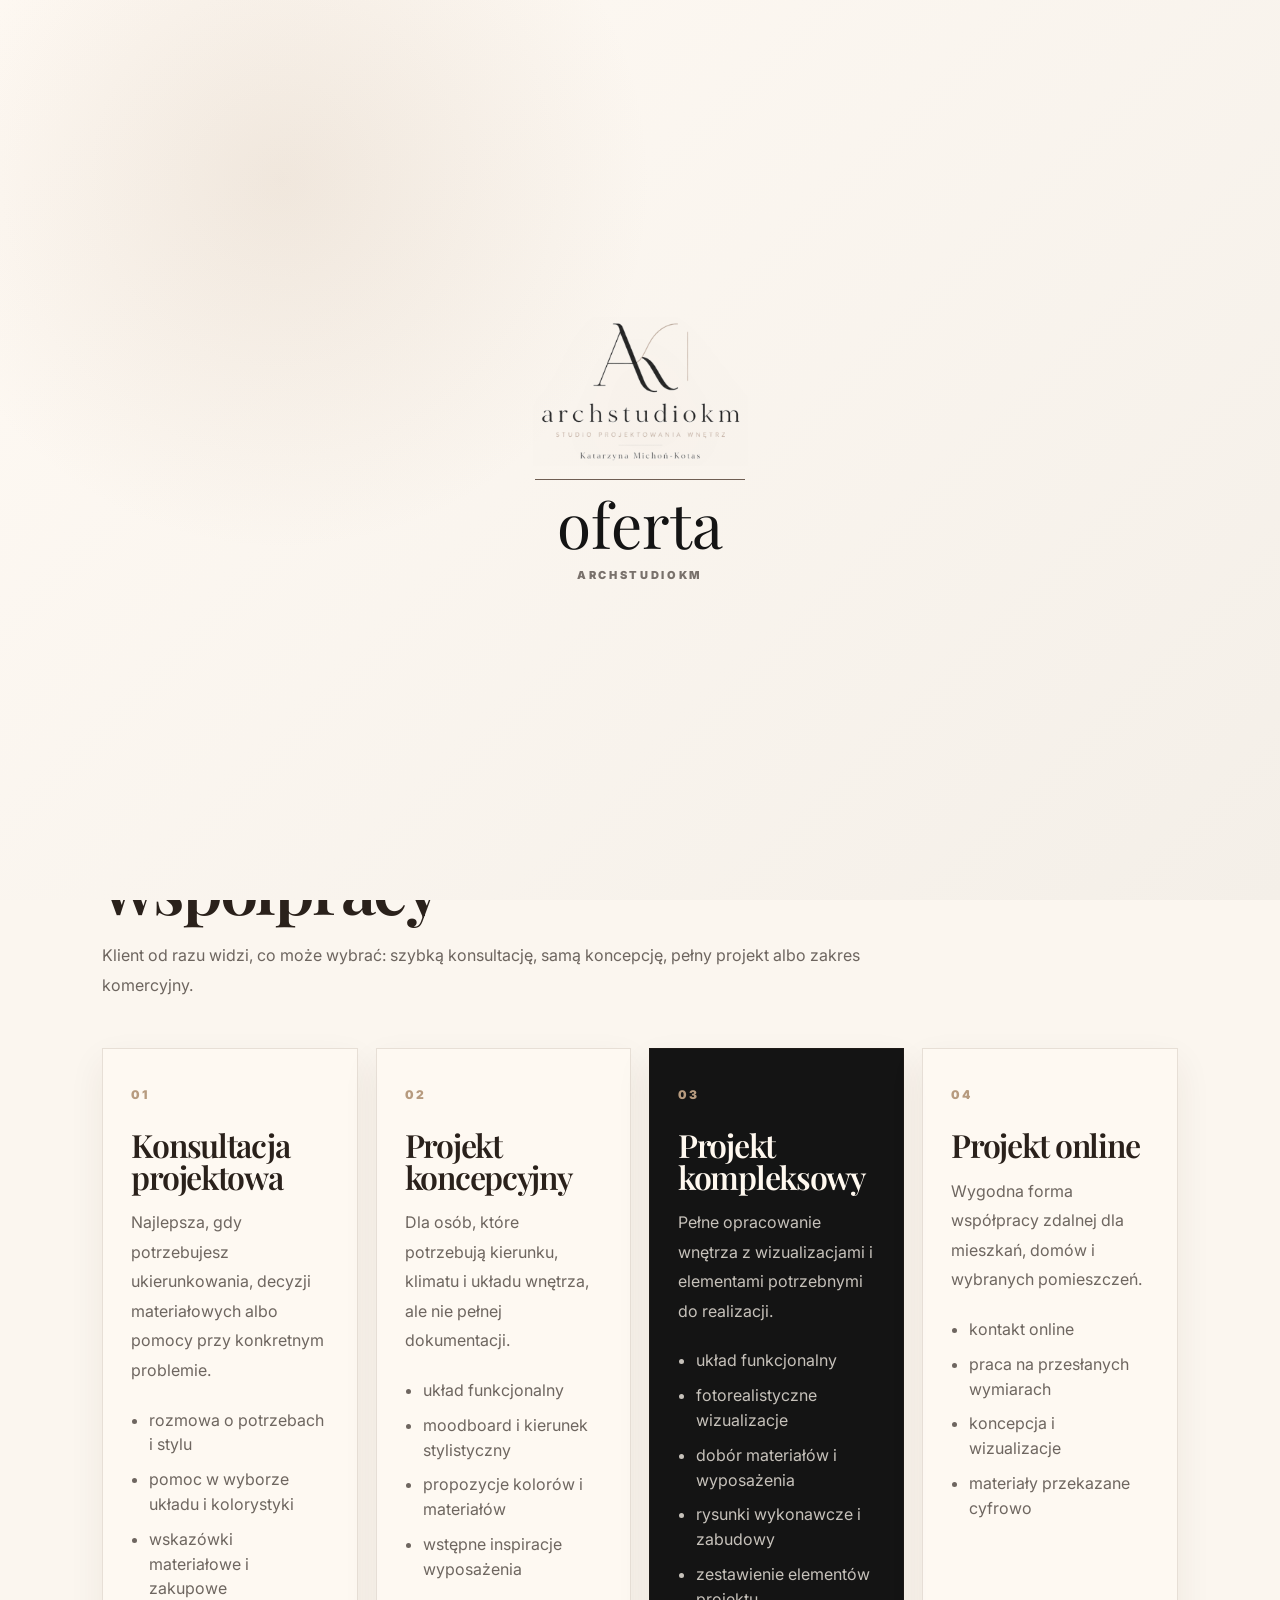
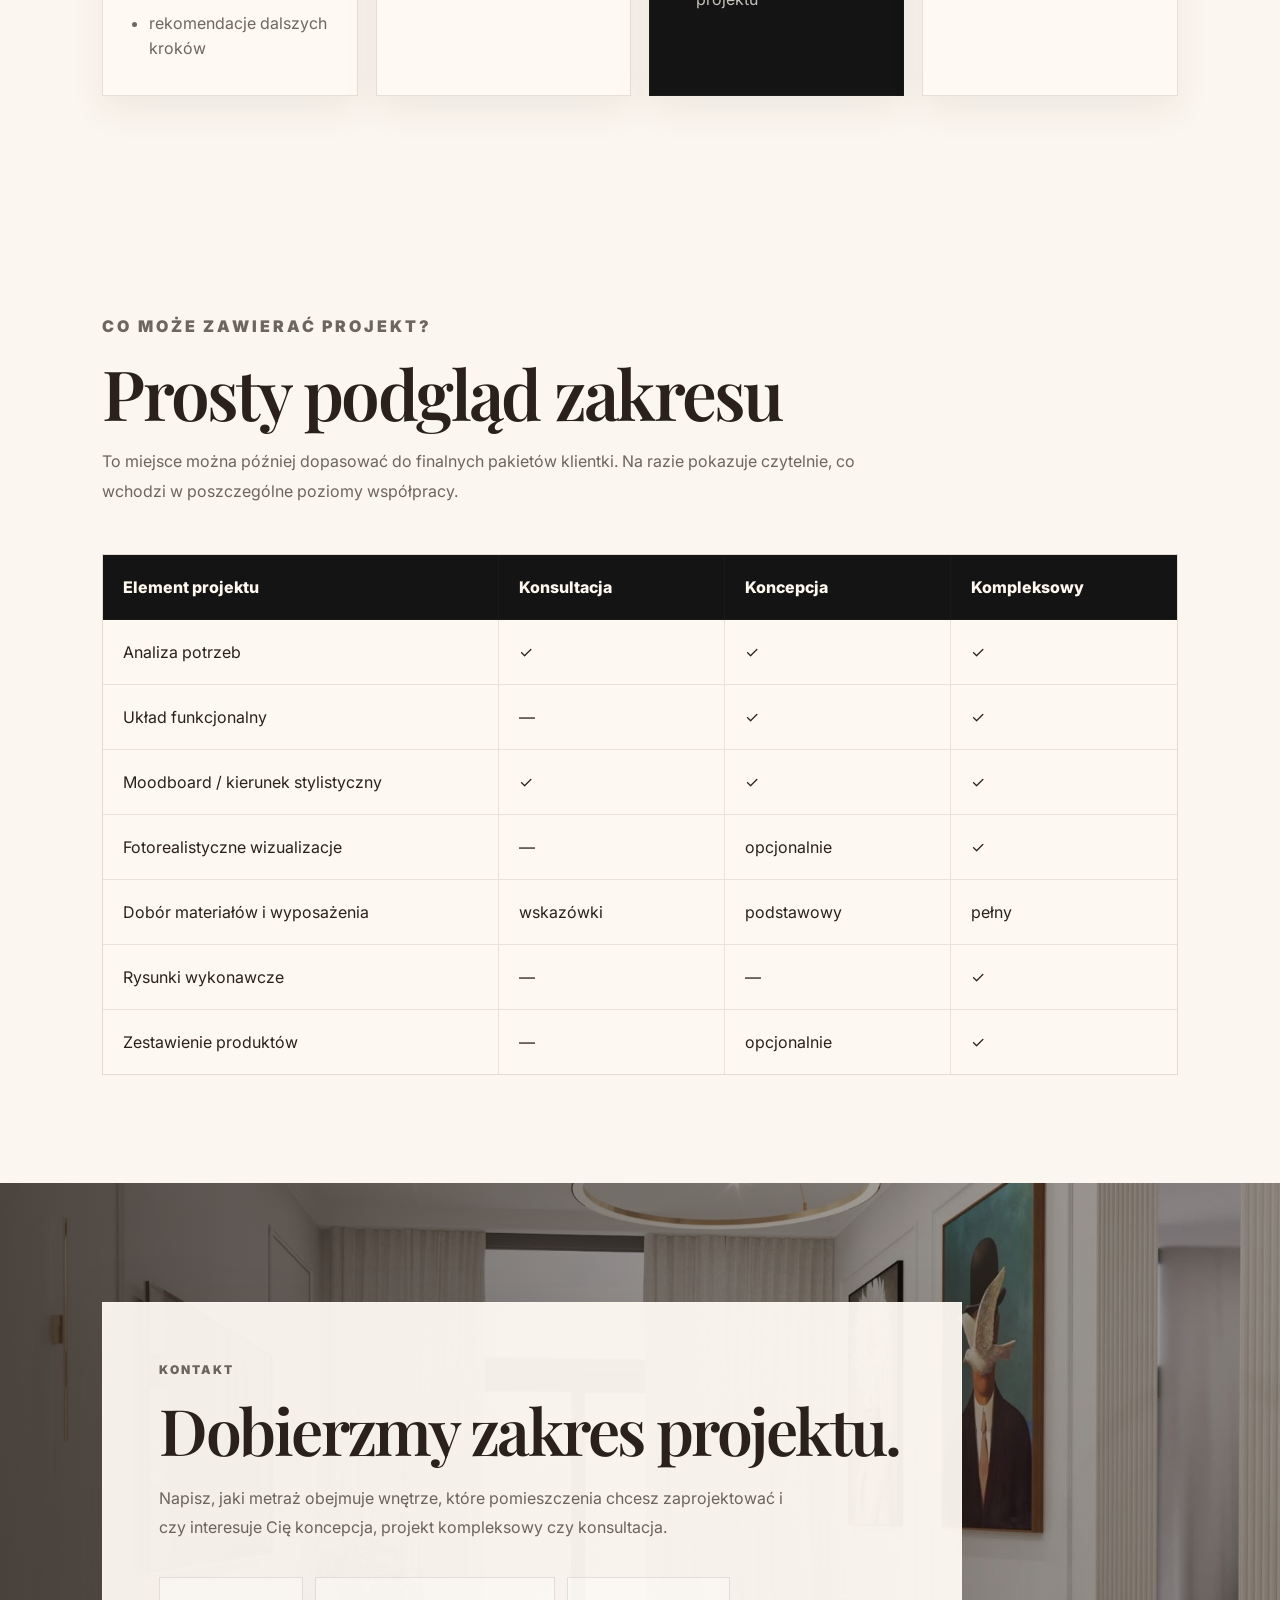
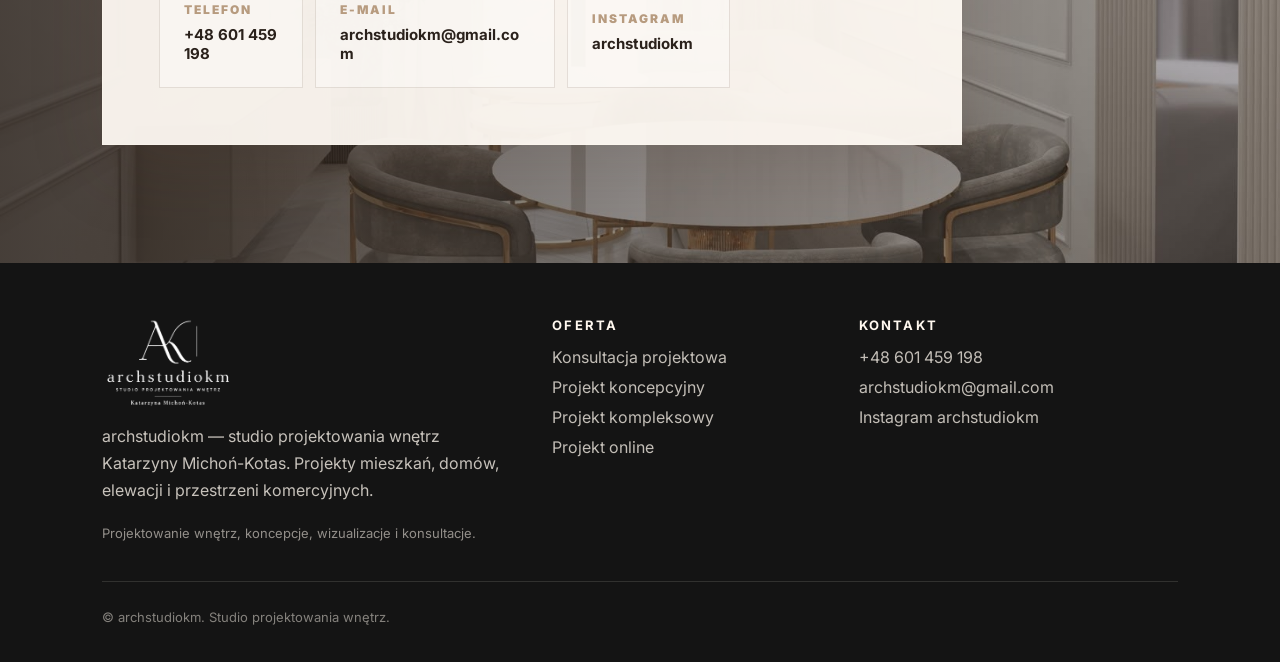
==== commit 2c11c14b: "Add files via upload" ====
--- a/oferta.html
+++ b/oferta.html
@@ -30,7 +30,7 @@
     </a>
 
     <nav class="nav" aria-label="Menu główne">
-      <a href="index.html#studio">Studio</a>
+      <a href="index.html#studio">Start</a>
       <a href="oferta.html">Oferta</a>
       <a href="index.html#realizacje">Realizacje</a>
       <a href="index.html#proces">Proces</a>
@@ -109,46 +109,6 @@
             <li>koncepcja i wizualizacje</li>
             <li>materiały przekazane cyfrowo</li>
           </ul>
-        </article>
-      </div>
-    </section>
-
-    <section class="section scope-section">
-      <div class="section-head reveal">
-        <p class="eyebrow">Dodatkowe zakresy</p>
-        <h2>Nie tylko mieszkania i domy.</h2>
-        <p>
-          W ofercie warto pokazać też obszary, o których klientka wspomniała: elewacje,
-          budynki i przestrzenie komercyjne.
-        </p>
-      </div>
-
-      <div class="scope-grid">
-        <article class="scope-card reveal">
-          <img src="kuchnia inna 2.png" alt="Projekt wnętrza" loading="lazy">
-          <div>
-            <span>Wnętrza prywatne</span>
-            <h3>Mieszkania, domy, kuchnie, salony i pokoje dziecięce</h3>
-            <p>Spójne projekty wnętrz dopasowane do codzienności domowników.</p>
-          </div>
-        </article>
-
-        <article class="scope-card reveal">
-          <img src="dziecko 2.png" alt="Projekt pokoju dziecięcego" loading="lazy">
-          <div>
-            <span>Przestrzenie komercyjne</span>
-            <h3>Biura, sale zabaw i lokale usługowe</h3>
-            <p>Wnętrza, które łączą funkcję, estetykę i dobre pierwsze wrażenie.</p>
-          </div>
-        </article>
-
-        <article class="scope-card reveal">
-          <img src="salon 2.png" alt="Projekt salonu" loading="lazy">
-          <div>
-            <span>Elewacje</span>
-            <h3>Koncepcje elewacji i odświeżenie wyglądu budynku</h3>
-            <p>Propozycje kolorystyki, materiałów i charakteru zewnętrznego budynku.</p>
-          </div>
         </article>
       </div>
     </section>
@@ -268,7 +228,7 @@
       <a href="#top">Konsultacja projektowa</a>
       <a href="#top">Projekt koncepcyjny</a>
       <a href="#top">Projekt kompleksowy</a>
-      <a href="#top">Przestrzenie komercyjne</a>
+      <a href="#top">Projekt online</a>
     </div>
 
     <div class="footer-contact">
--- a/style.css
+++ b/style.css
@@ -12,8 +12,8 @@
   --text: #2a211b;
   --muted: rgba(42, 33, 27, 0.68);
   --line: rgba(93, 67, 47, 0.16);
-  --brown: #8b735f;
-  --brown-dark: #30251d;
+  --brown: #b79b7f;
+  --brown-dark: #141414;
   --caramel: #b79b7f;
   --cream: #fff8ef;
   --shadow: 0 24px 70px rgba(67, 46, 31, 0.16);
@@ -28,7 +28,7 @@
   font-family: "Inter", sans-serif;
   background:
     radial-gradient(circle at 10% 0%, rgba(183, 155, 127, 0.13), transparent 28%),
-    linear-gradient(180deg, #fbf6ef 0%, #f2e7dc 48%, #f8f1ea 100%);
+    linear-gradient(180deg, #fbf6ef 0%, #f4efe8 48%, #fbf6ef 100%);
   color: var(--text);
   overflow-x: hidden;
 }
@@ -67,7 +67,7 @@
   overflow: hidden;
   background:
     radial-gradient(circle at 22% 20%, rgba(183, 155, 127, 0.18), transparent 30%),
-    linear-gradient(135deg, #fffaf4 0%, #f4e5d6 100%);
+    linear-gradient(135deg, #fffaf4 0%, #f4efe8 100%);
   opacity: 1;
   visibility: visible;
   transition:
@@ -86,7 +86,7 @@
 }
 
 .splash-screen::before {
-  background: rgba(139, 115, 95, 0.12);
+  background: rgba(183, 155, 127, 0.12);
 }
 
 .splash-screen::after {
@@ -363,7 +363,7 @@
   inset: 0;
   z-index: -1;
   background:
-    linear-gradient(90deg, rgba(255, 250, 244, 0.54), rgba(255, 250, 244, 0.18), rgba(255, 250, 244, 0.02)),
+    linear-gradient(90deg, rgba(255, 250, 244, 0.46), rgba(255, 250, 244, 0.14), rgba(255, 250, 244, 0.02)),
     linear-gradient(180deg, rgba(42, 33, 27, 0.04), rgba(42, 33, 27, 0.18));
 }
 
@@ -1103,7 +1103,7 @@
   .nav a {
     padding: 9px 11px;
     border: 1px solid rgba(93, 67, 47, 0.12);
-    background: rgba(139, 115, 95, 0.07);
+    background: rgba(183, 155, 127, 0.07);
     font-size: 10px;
     letter-spacing: 0.11em;
   }
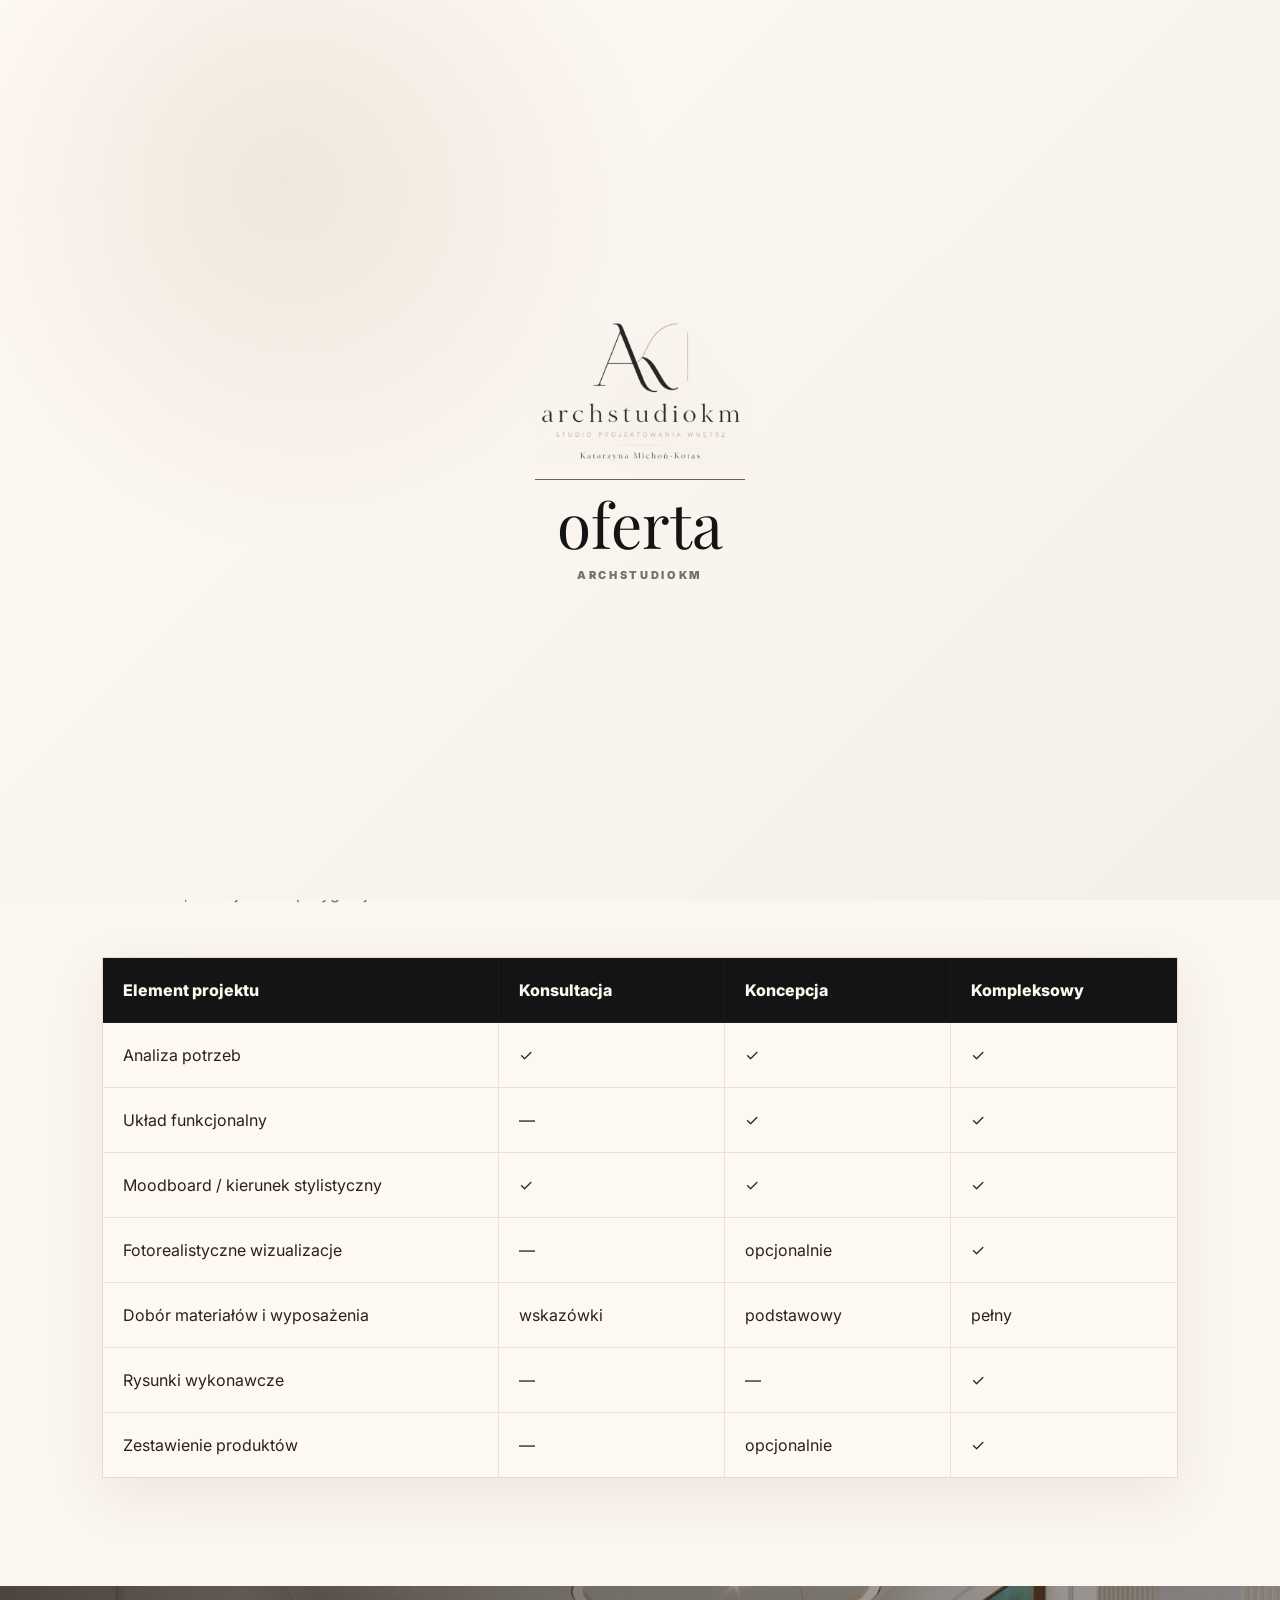
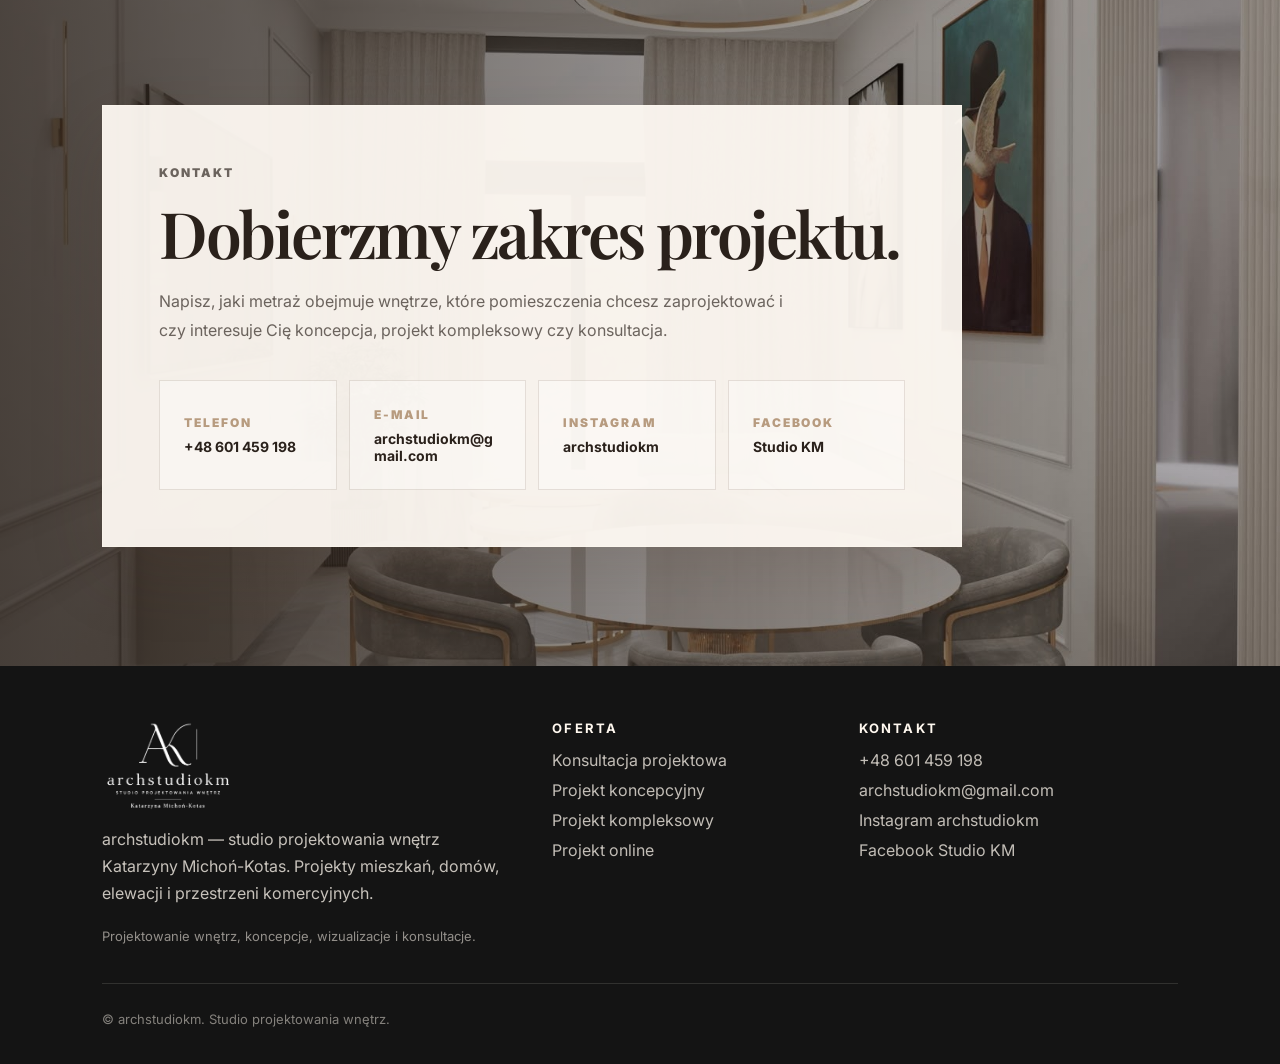
==== commit da71c3d3: "Add files via upload" ====
--- a/oferta.html
+++ b/oferta.html
@@ -30,7 +30,7 @@
     </a>
 
     <nav class="nav" aria-label="Menu główne">
-      <a href="index.html#studio">Start</a>
+      <a href="index.html#start">Start</a>
       <a href="oferta.html">Oferta</a>
       <a href="index.html#realizacje">Realizacje</a>
       <a href="index.html#proces">Proces</a>
@@ -51,75 +51,13 @@
       </div>
     </section>
 
-    <section class="section package-section">
-      <div class="section-head reveal">
-        <p class="eyebrow">Pakiety</p>
-        <h2>Najważniejsze formy współpracy</h2>
-        <p>
-          Klient od razu widzi, co może wybrać: szybką konsultację, samą koncepcję,
-          pełny projekt albo zakres komercyjny.
-        </p>
-      </div>
-
-      <div class="package-grid">
-        <article class="package-card reveal">
-          <span>01</span>
-          <h3>Konsultacja projektowa</h3>
-          <p>Najlepsza, gdy potrzebujesz ukierunkowania, decyzji materiałowych albo pomocy przy konkretnym problemie.</p>
-          <ul>
-            <li>rozmowa o potrzebach i stylu</li>
-            <li>pomoc w wyborze układu i kolorystyki</li>
-            <li>wskazówki materiałowe i zakupowe</li>
-            <li>rekomendacje dalszych kroków</li>
-          </ul>
-        </article>
-
-        <article class="package-card reveal">
-          <span>02</span>
-          <h3>Projekt koncepcyjny</h3>
-          <p>Dla osób, które potrzebują kierunku, klimatu i układu wnętrza, ale nie pełnej dokumentacji.</p>
-          <ul>
-            <li>układ funkcjonalny</li>
-            <li>moodboard i kierunek stylistyczny</li>
-            <li>propozycje kolorów i materiałów</li>
-            <li>wstępne inspiracje wyposażenia</li>
-          </ul>
-        </article>
-
-        <article class="package-card featured reveal">
-          <span>03</span>
-          <h3>Projekt kompleksowy</h3>
-          <p>Pełne opracowanie wnętrza z wizualizacjami i elementami potrzebnymi do realizacji.</p>
-          <ul>
-            <li>układ funkcjonalny</li>
-            <li>fotorealistyczne wizualizacje</li>
-            <li>dobór materiałów i wyposażenia</li>
-            <li>rysunki wykonawcze i zabudowy</li>
-            <li>zestawienie elementów projektu</li>
-          </ul>
-        </article>
-
-        <article class="package-card reveal">
-          <span>04</span>
-          <h3>Projekt online</h3>
-          <p>Wygodna forma współpracy zdalnej dla mieszkań, domów i wybranych pomieszczeń.</p>
-          <ul>
-            <li>kontakt online</li>
-            <li>praca na przesłanych wymiarach</li>
-            <li>koncepcja i wizualizacje</li>
-            <li>materiały przekazane cyfrowo</li>
-          </ul>
-        </article>
-      </div>
-    </section>
-
-    <section class="section compare-section">
+    <section class="section compare-section only-table">
       <div class="section-head reveal">
         <p class="eyebrow">Co może zawierać projekt?</p>
         <h2>Prosty podgląd zakresu</h2>
         <p>
-          To miejsce można później dopasować do finalnych pakietów klientki.
-          Na razie pokazuje czytelnie, co wchodzi w poszczególne poziomy współpracy.
+          Czytelny zakres współpracy bez podawania cen. Finalny pakiet można później dopasować
+          do sposobu pracy klientki i materiałów, które jeszcze przygotuje.
         </p>
       </div>
 
@@ -208,6 +146,11 @@
             <span>Instagram</span>
             <strong>archstudiokm</strong>
           </a>
+
+          <a href="https://www.facebook.com/people/Studio-km-architektura-wn%C4%99trz-Katarzyna-Micho%C5%84-Kotas/100082891116999/" target="_blank" rel="noopener">
+            <span>Facebook</span>
+            <strong>Studio KM</strong>
+          </a>
         </div>
       </div>
     </section>
@@ -236,6 +179,7 @@
       <a href="tel:+48601459198">+48 601 459 198</a>
       <a href="mailto:archstudiokm@gmail.com">archstudiokm@gmail.com</a>
       <a href="https://www.instagram.com/archstudiokm/" target="_blank" rel="noopener">Instagram archstudiokm</a>
+      <a href="https://www.facebook.com/people/Studio-km-architektura-wn%C4%99trz-Katarzyna-Micho%C5%84-Kotas/100082891116999/" target="_blank" rel="noopener">Facebook Studio KM</a>
     </div>
 
     <div class="footer-bottom">
--- a/style.css
+++ b/style.css
@@ -1316,3 +1316,122 @@
     padding: 16px;
   }
 }
+
+
+/* === V4 FINAL FIX === */
+
+/* Start/nav po poprawce zostaje prosty, bez przesuwania do Studio */
+.hero-content {
+  width: min(610px, 100%);
+  padding: 42px 44px;
+}
+
+.hero h1 {
+  font-size: clamp(46px, 6.2vw, 82px);
+}
+
+.subhero h1 {
+  font-size: clamp(44px, 6vw, 82px);
+  max-width: 820px;
+}
+
+/* Żeby wielkie tytuły nie wychodziły za box / ekran */
+.hero h1,
+.subhero h1,
+.section-head h2,
+.contact-panel h2,
+.intro-text h2,
+.split-content h2 {
+  overflow-wrap: normal;
+  text-wrap: balance;
+}
+
+.section-head {
+  max-width: 920px;
+}
+
+.section-head h2 {
+  font-size: clamp(38px, 4.8vw, 68px);
+}
+
+/* Oferta ma być spokojniejsza i bez wielkiej pustej sekcji pakietów */
+.only-table {
+  padding-top: 92px;
+}
+
+.only-table .section-head {
+  max-width: 900px;
+}
+
+.compare-table {
+  box-shadow: 0 18px 55px rgba(67, 46, 31, 0.08);
+}
+
+/* Kontakt / social */
+.contact-grid {
+  grid-template-columns: repeat(4, minmax(0, 1fr));
+}
+
+.contact-grid strong {
+  font-size: 14px;
+}
+
+/* Header logo i menu */
+.site-header {
+  grid-template-columns: 170px 1fr 170px;
+}
+
+@media (max-width: 1080px) {
+  .hero-content {
+    padding: 32px 24px;
+  }
+
+  .hero h1 {
+    font-size: clamp(40px, 11vw, 58px);
+  }
+
+  .subhero h1 {
+    font-size: clamp(40px, 11vw, 58px);
+  }
+
+  .section-head h2 {
+    font-size: clamp(36px, 9vw, 54px);
+  }
+
+  .contact-grid {
+    grid-template-columns: 1fr 1fr;
+  }
+}
+
+@media (max-width: 620px) {
+  .contact-grid {
+    grid-template-columns: 1fr;
+  }
+
+  .hero-content {
+    padding: 26px 18px;
+  }
+
+  .hero h1 {
+    font-size: clamp(35px, 10.5vw, 46px);
+  }
+
+  .subhero h1,
+  .section-head h2 {
+    font-size: 36px;
+  }
+
+  .compare-row {
+    min-width: 620px;
+  }
+
+  .compare-row div {
+    padding: 14px;
+    font-size: 13px;
+  }
+
+  .nav a {
+    font-size: 9px;
+    padding: 8px 8px;
+  }
+}
